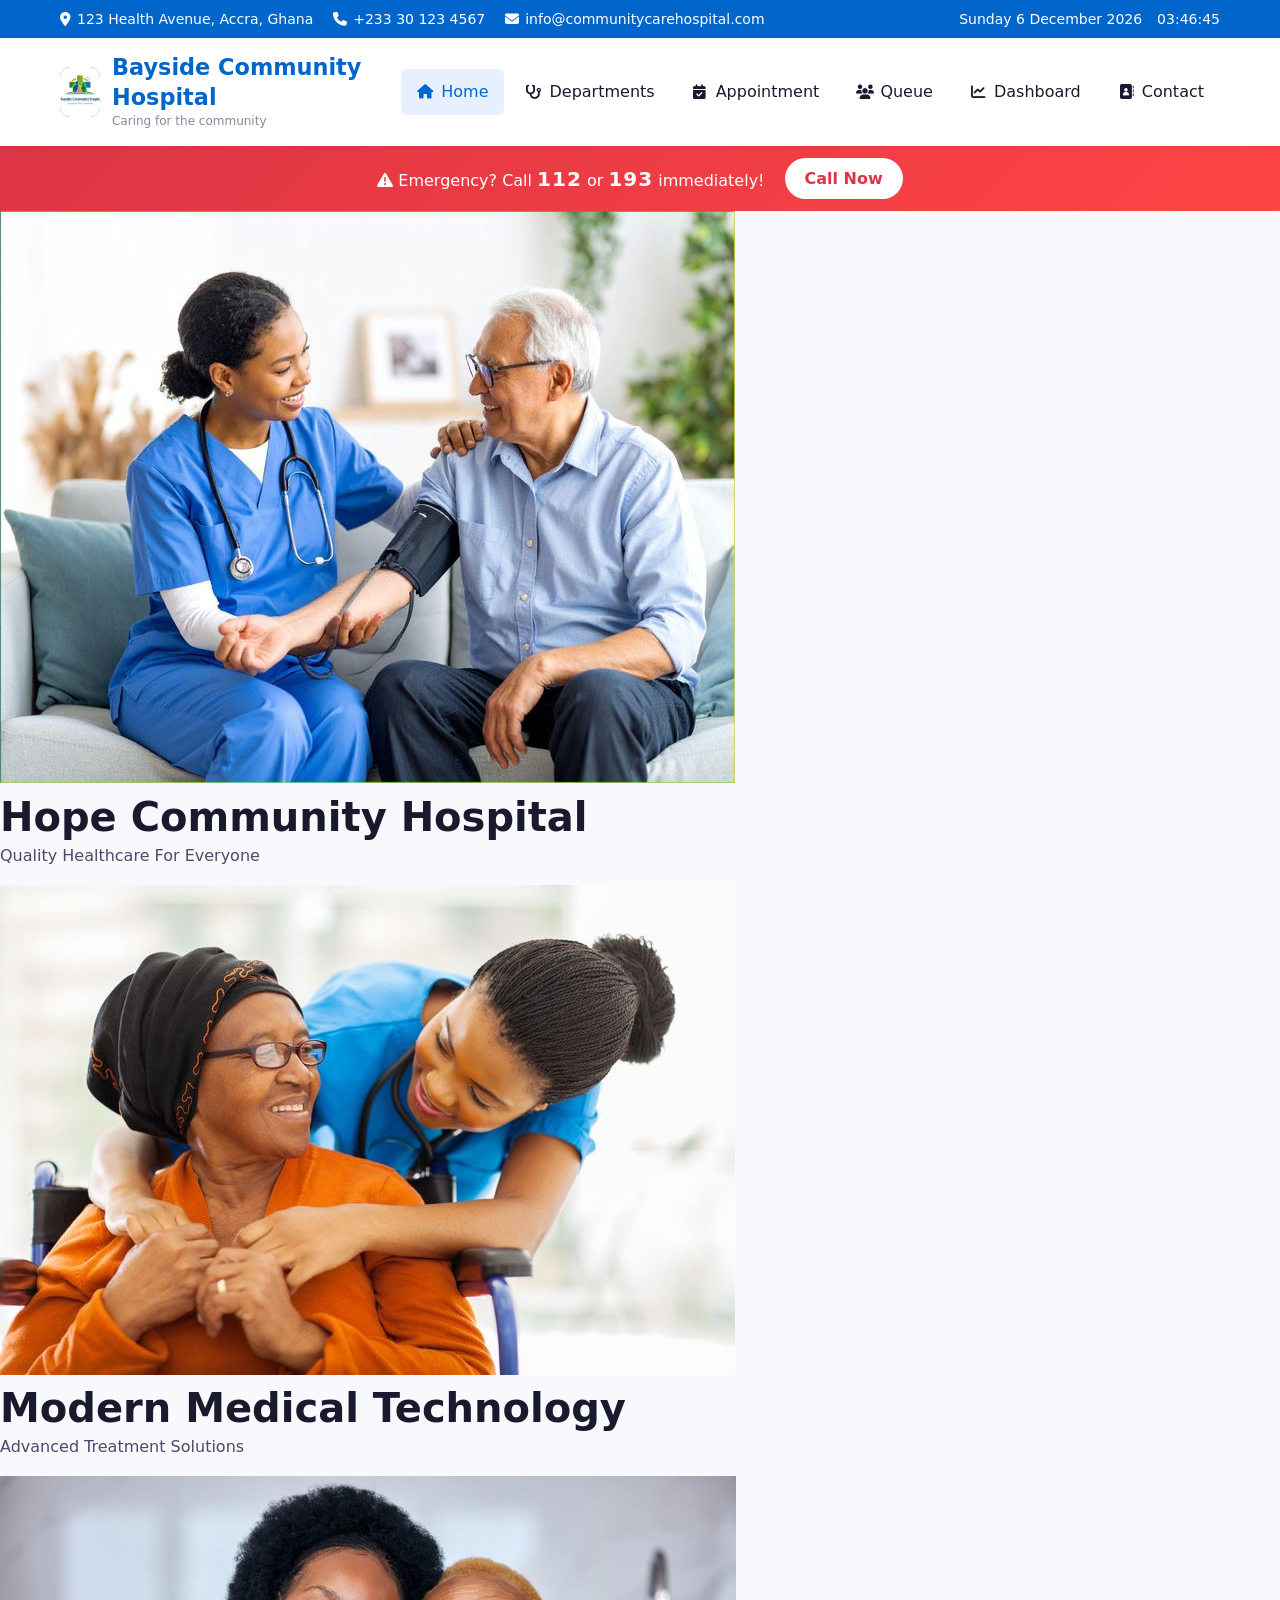
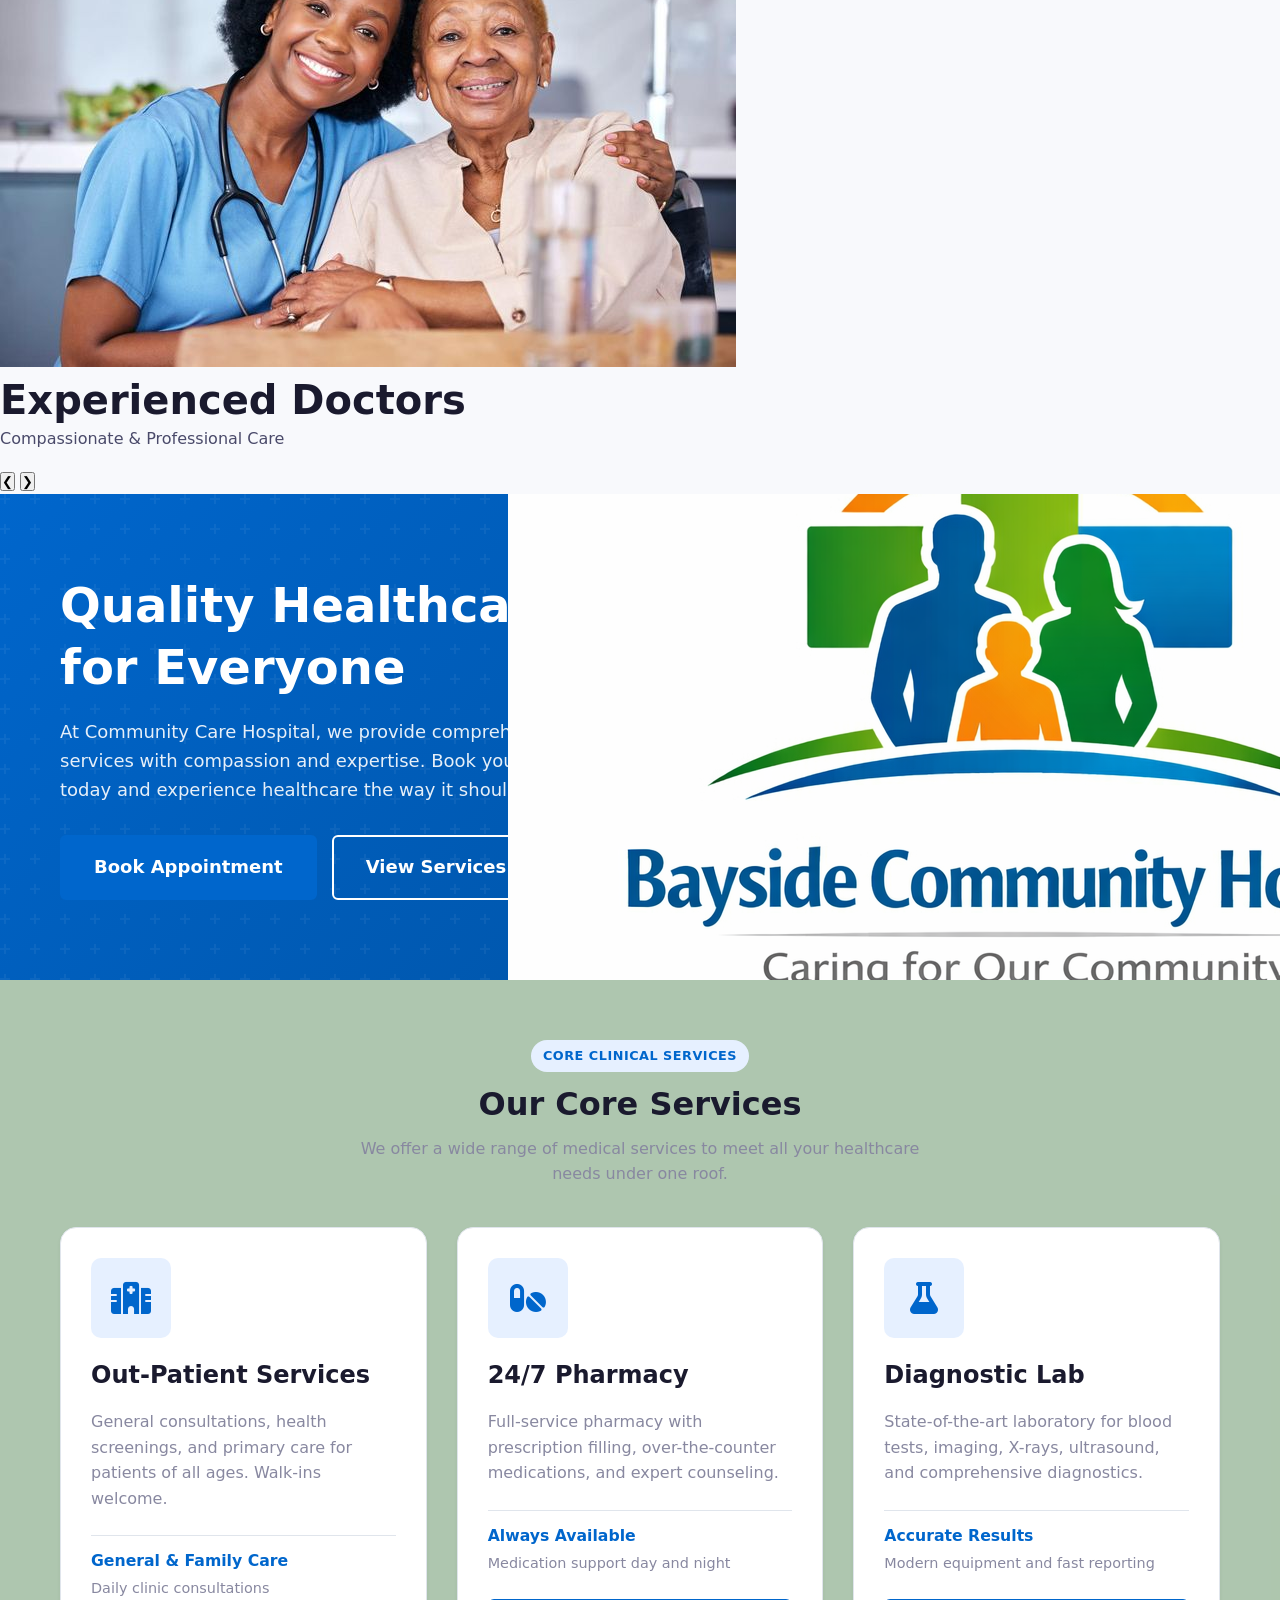
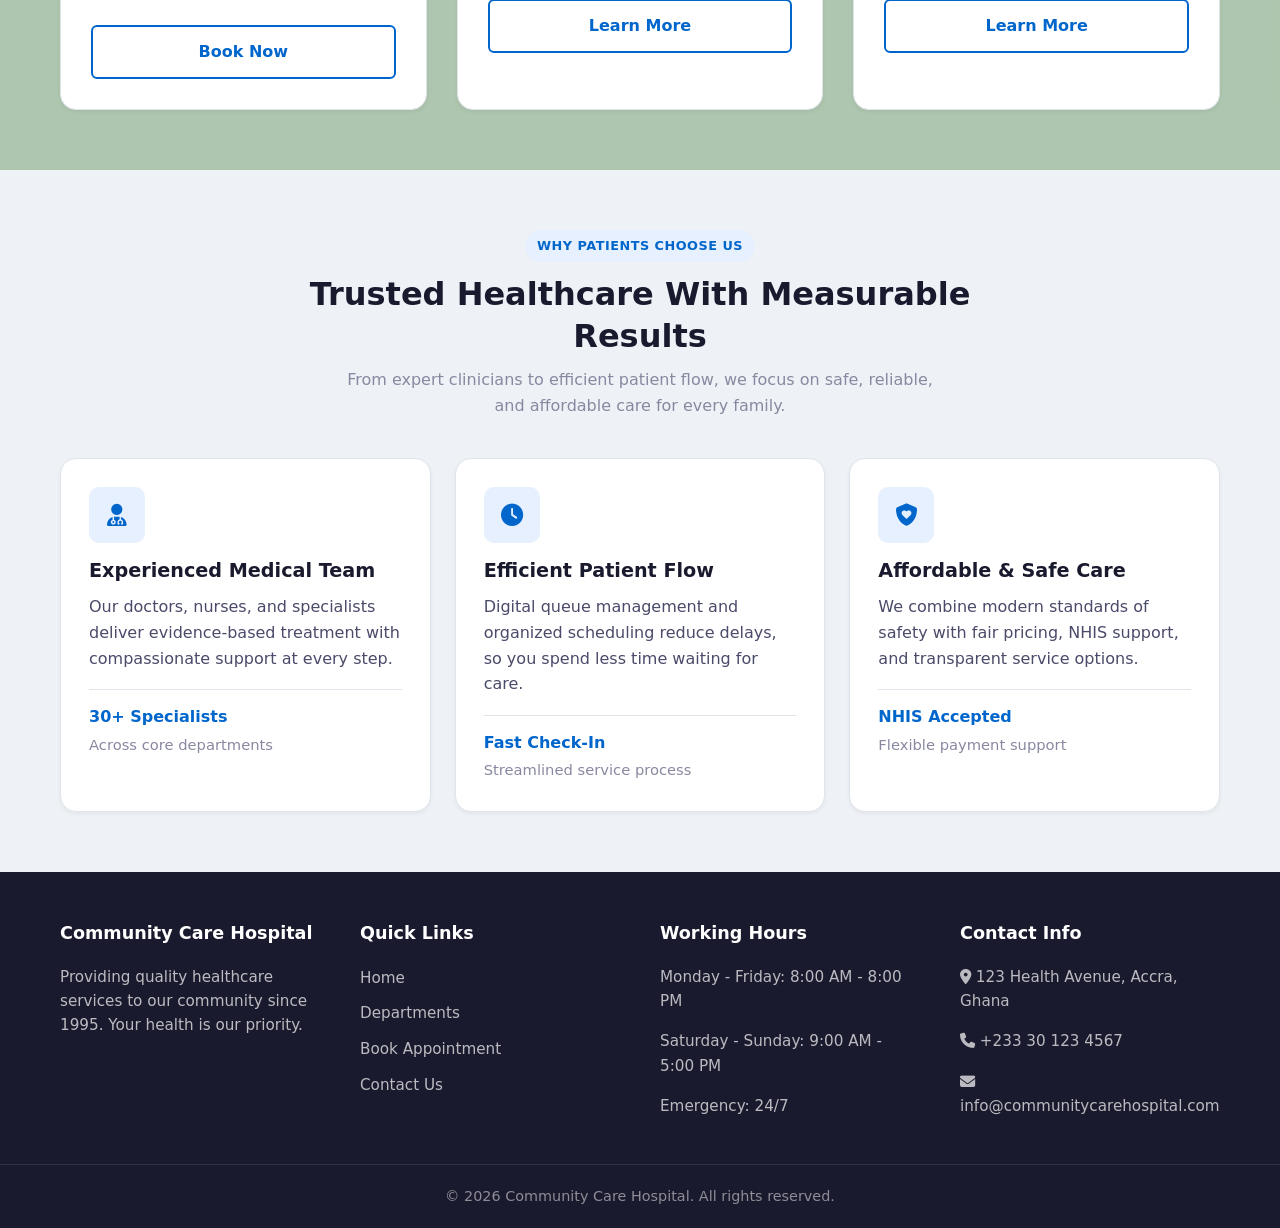
==== index.html @ 1f8b5b64 "Complete index design and js logic complete" ====
<!DOCTYPE html>
<html lang="en">
<head>
    <meta charset="UTF-8">
    <meta name="viewport" content="width=device-width, initial-scale=1.0">
    <title>Community Care Hospital - Your Health, Our Priority</title>
    <link rel="stylesheet" href="css/style.css">
    <link rel="stylesheet" href="css/silde.css">
    <link rel="stylesheet" href="https://cdnjs.cloudflare.com/ajax/libs/font-awesome/6.5.2/css/all.min.css" crossorigin="anonymous" referrerpolicy="no-referrer">
</head>
<body data-page="home">
    <!-- Header -->
    <header class="header">
        <div class="header-top">
            <div class="container">
                <div class="header-info">
                    <span><i class="fa-solid fa-location-dot"></i> 123 Health Avenue, Accra, Ghana</span>
                    <span><i class="fa-solid fa-phone"></i> +233 30 123 4567</span>
                    <span><i class="fa-solid fa-envelope"></i> info@communitycarehospital.com</span>
                </div>
                <div class="datetime-display">
                    <span id="live-date"></span>
                    <span id="live-time"></span>
                </div>
            </div>
        </div>
        <div class="header-main">
            <div class="container">
                <a href="index.html" class="logo">
                    <div class="logo-icon"><img src="images/hospital logo.png" alt="Community Care Hospital logo"></div>
                    <div class="logo-text">
                        <h1>Bayside Community Hospital</h1>
                        <p>Caring for the community</p>
                    </div>
                </a>
                <nav>
                    <button class="mobile-menu-btn" aria-label="Menu">
                        <span></span>
                        <span></span>
                        <span></span>
                    </button>
                    <ul class="nav-links">
                        <li><a href="index.html" class="active"><i class="fa-solid fa-house"></i> Home</a></li>
                        <li><a href="departments.html"><i class="fa-solid fa-stethoscope"></i> Departments</a></li>
                        <li><a href="appointment.html"><i class="fa-solid fa-calendar-check"></i> Appointment</a></li>
                        <li><a href="queue.html"><i class="fa-solid fa-users"></i> Queue</a></li>
                        <li><a href="dashboard.html"><i class="fa-solid fa-chart-line"></i> Dashboard</a></li>
                        <li><a href="contact.html"><i class="fa-solid fa-address-book"></i> Contact</a></li>
                    </ul>
                </nav>
            </div>
        </div>
    </header>

    <!-- Emergency Banner -->
    <div class="emergency-banner">
        <div class="container">
            <p><i class="fa-solid fa-triangle-exclamation"></i> Emergency? Call <strong>112</strong> or <strong>193</strong> immediately!</p>
            <a href="tel:112">Call Now</a>
        </div>
    </div>

    <section class="hero-slider">

    <div class="slider">

        <div class="slides">

            <div class="slide">
                <img src="images/image 1.jpg">
                <div class="hero-text">
                    <h1>Hope Community Hospital</h1>
                    <p>Quality Healthcare For Everyone</p>
                </div>
            </div>

            <div class="slide">
                <img src="images/image 2.jpg">
                <div class="hero-text">
                    <h1>Modern Medical Technology</h1>
                    <p>Advanced Treatment Solutions</p>
                </div>
            </div>

            <div class="slide">
                <img src="images/image 3.jpg">
                <div class="hero-text">
                    <h1>Experienced Doctors</h1>
                    <p>Compassionate & Professional Care</p>
                </div>
            </div>

        </div>

        <!-- ARROWS -->
        <button class="prev">&#10094;</button>
        <button class="next">&#10095;</button>

        <!-- DOTS -->
        <div class="dots"></div>

    </div>

</section>

    <!-- Hero Section -->
    <section class="hero">
        <div class="container">
            <div class="hero-content">
                <h1>Quality Healthcare for Everyone</h1>
                <p>At Community Care Hospital, we provide comprehensive medical services with compassion and expertise. Book your appointment today and experience healthcare the way it should be.</p>
                <div class="hero-buttons">
                    <a href="appointment.html" class="btn btn-primary btn-lg">Book Appointment</a>
                    <a href="departments.html" class="btn btn-outline btn-lg">View Services</a>
                </div>
            </div>
            <div class="hero-image">
                <img src="images/hospital logo.png" alt="Community Care Hospital logo" class="hero-logo">
            </div>
        </div>
    </section>

    <!-- Services Section -->
    <section class="section services-section">
        <div class="container">
            <div class="section-header services-header">
                <span class="services-kicker">Core Clinical Services</span>
                <h2>Our Core Services</h2>
                <p>We offer a wide range of medical services to meet all your healthcare needs under one roof.</p>
            </div>
            <div class="services-grid">
                <article class="service-card">
                    <div class="service-icon"><i class="fa-solid fa-hospital"></i></div>
                    <h3>Out-Patient Services</h3>
                    <p>General consultations, health screenings, and primary care for patients of all ages. Walk-ins welcome.</p>
                    <div class="service-meta">
                        <strong>General & Family Care</strong>
                        <span>Daily clinic consultations</span>
                    </div>
                    <a href="appointment.html" class="btn btn-outline-primary">Book Now</a>
                </article>
                <article class="service-card">
                    <div class="service-icon"><i class="fa-solid fa-pills"></i></div>
                    <h3>24/7 Pharmacy</h3>
                    <p>Full-service pharmacy with prescription filling, over-the-counter medications, and expert counseling.</p>
                    <div class="service-meta">
                        <strong>Always Available</strong>
                        <span>Medication support day and night</span>
                    </div>
                    <a href="departments.html" class="btn btn-outline-primary">Learn More</a>
                </article>
                <article class="service-card">
                    <div class="service-icon"><i class="fa-solid fa-flask"></i></div>
                    <h3>Diagnostic Lab</h3>
                    <p>State-of-the-art laboratory for blood tests, imaging, X-rays, ultrasound, and comprehensive diagnostics.</p>
                    <div class="service-meta">
                        <strong>Accurate Results</strong>
                        <span>Modern equipment and fast reporting</span>
                    </div>
                    <a href="departments.html" class="btn btn-outline-primary">Learn More</a>
                </article>
            </div>
        </div>
    </section>

    <!-- Quick Info Section -->
    <section class="section quick-info-section">
        <div class="container">
            <div class="section-header quick-info-header">
                <span class="quick-info-kicker">Why Patients Choose Us</span>
                <h2>Trusted Healthcare With Measurable Results</h2>
                <p>From expert clinicians to efficient patient flow, we focus on safe, reliable, and affordable care for every family.</p>
            </div>

            <div class="quick-info-grid">
                <article class="quick-info-card">
                    <div class="quick-info-icon"><i class="fa-solid fa-user-doctor"></i></div>
                    <h3>Experienced Medical Team</h3>
                    <p>Our doctors, nurses, and specialists deliver evidence-based treatment with compassionate support at every step.</p>
                    <div class="quick-info-meta">
                        <strong>30+ Specialists</strong>
                        <span>Across core departments</span>
                    </div>
                </article>

                <article class="quick-info-card">
                    <div class="quick-info-icon"><i class="fa-solid fa-clock"></i></div>
                    <h3>Efficient Patient Flow</h3>
                    <p>Digital queue management and organized scheduling reduce delays, so you spend less time waiting for care.</p>
                    <div class="quick-info-meta">
                        <strong>Fast Check-In</strong>
                        <span>Streamlined service process</span>
                    </div>
                </article>

                <article class="quick-info-card">
                    <div class="quick-info-icon"><i class="fa-solid fa-shield-heart"></i></div>
                    <h3>Affordable & Safe Care</h3>
                    <p>We combine modern standards of safety with fair pricing, NHIS support, and transparent service options.</p>
                    <div class="quick-info-meta">
                        <strong>NHIS Accepted</strong>
                        <span>Flexible payment support</span>
                    </div>
                </article>
            </div>
        </div>
    </section>

    <!-- Footer -->
    <footer class="footer">
        <div class="footer-main">
            <div class="container">
                <div class="footer-grid">
                    <div class="footer-section">
                        <h4>Community Care Hospital</h4>
                        <p>Providing quality healthcare services to our community since 1995. Your health is our priority.</p>
                    </div>
                    <div class="footer-section">
                        <h4>Quick Links</h4>
                        <ul class="footer-links">
                            <li><a href="index.html">Home</a></li>
                            <li><a href="departments.html">Departments</a></li>
                            <li><a href="appointment.html">Book Appointment</a></li>
                            <li><a href="contact.html">Contact Us</a></li>
                        </ul>
                    </div>
                    <div class="footer-section">
                        <h4>Working Hours</h4>
                        <p>Monday - Friday: 8:00 AM - 8:00 PM</p>
                        <p>Saturday - Sunday: 9:00 AM - 5:00 PM</p>
                        <p>Emergency: 24/7</p>
                    </div>
                    <div class="footer-section">
                        <h4>Contact Info</h4>
                        <p><i class="fa-solid fa-location-dot"></i> 123 Health Avenue, Accra, Ghana</p>
                        <p><i class="fa-solid fa-phone"></i> +233 30 123 4567</p>
                        <p><i class="fa-solid fa-envelope"></i> info@communitycarehospital.com</p>
                    </div>
                </div>
            </div>
        </div>
        <div class="footer-bottom">
            <div class="container">
                <p>&copy; 2026 Community Care Hospital. All rights reserved.</p>
            </div>
        </div>
    </footer>

    <script src="js/core.js"></script>
    <script src="js/home.js"></script>
    <script src="js/slide.js"></script>
    

</body>
</html>
---- css/style.css ----
/* ============================================
   Hospital Appointment System - Stylesheet
   ============================================ */

/* ============================================
   CSS Variables & Reset
   ============================================ */

:root {
    --primary-color: #0066cc;
    --primary-dark: #004d99;
    --primary-light: #e6f0ff;
    --secondary-color: #00a86b;
    --secondary-dark: #008555;
    --accent-color: #ff6b35;
    --danger-color: #dc3545;
    --warning-color: #ffc107;
    --success-color: #28a745;
    
    --text-primary: #1a1a2e;
    --text-secondary: #4a4a6a;
    --text-muted: #8888a0;
    
    --bg-primary: #ffffff;
    --bg-secondary: #f8f9fc;
    --bg-tertiary: #eef1f5;
    
    --border-color: #e0e5ec;
    --shadow-sm: 0 2px 4px rgba(0, 0, 0, 0.05);
    --shadow-md: 0 4px 12px rgba(0, 0, 0, 0.1);
    --shadow-lg: 0 8px 24px rgba(0, 0, 0, 0.15);
    
    --radius-sm: 6px;
    --radius-md: 10px;
    --radius-lg: 16px;
    --radius-full: 50px;
    
    --transition: all 0.3s ease;
    
    --font-primary: 'Segoe UI', system-ui, -apple-system, sans-serif;
    --font-heading: 'Segoe UI', system-ui, -apple-system, sans-serif;
}

* {
    margin: 0;
    padding: 0;
    box-sizing: border-box;
}

html {
    scroll-behavior: smooth;
}

body {
    font-family: var(--font-primary);
    font-size: 16px;
    line-height: 1.6;
    color: var(--text-primary);
    background-color: var(--bg-secondary);
    min-height: 100vh;
    display: flex;
    flex-direction: column;
}

/* ============================================
   Typography
   ============================================ */

h1, h2, h3, h4, h5, h6 {
    font-family: var(--font-heading);
    font-weight: 700;
    line-height: 1.3;
    color: var(--text-primary);
}

h1 { font-size: 2.5rem; }
h2 { font-size: 2rem; }
h3 { font-size: 1.5rem; }
h4 { font-size: 1.25rem; }
h5 { font-size: 1.125rem; }
h6 { font-size: 1rem; }

p {
    margin-bottom: 1rem;
    color: var(--text-secondary);
}

a {
    color: var(--primary-color);
    text-decoration: none;
    transition: var(--transition);
}

a:hover {
    color: var(--primary-dark);
}

/* ============================================
   Layout Components
   ============================================ */

.container {
    width: 100%;
    max-width: 1200px;
    margin: 0 auto;
    padding: 0 20px;
}

.section {
    padding: 60px 0;
}

.section-header {
    text-align: center;
    margin-bottom: 40px;
}

.section-header h2 {
    margin-bottom: 10px;
}

.section-header p {
    color: var(--text-muted);
    max-width: 600px;
    margin: 0 auto;
}

/* ============================================
   Header & Navigation
   ============================================ */

.header {
    background: var(--bg-primary);
    box-shadow: var(--shadow-sm);
    position: sticky;
    top: 0;
    z-index: 1000;
}

.header-top {
    background: var(--primary-color);
    color: white;
    padding: 8px 0;
    font-size: 0.875rem;
}

.header-top .container {
    display: flex;
    justify-content: space-between;
    align-items: center;
    flex-wrap: wrap;
    gap: 10px;
}

.header-info {
    display: flex;
    gap: 20px;
    flex-wrap: wrap;
}

.header-info span {
    display: flex;
    align-items: center;
    gap: 6px;
}

.datetime-display {
    display: flex;
    gap: 15px;
    align-items: center;
}

#live-date, #live-time {
    font-weight: 500;
}

.header-main {
    padding: 15px 0;
}

.header-main .container {
    display: flex;
    justify-content: space-between;
    align-items: center;
}

.logo {
    display: flex;
    align-items: center;
    gap: 12px;
}

.logo-icon {
    width: 50px;
    height: 50px;
    background: linear-gradient(135deg, var(--primary-color), var(--secondary-color));
    border-radius: var(--radius-md);
    display: flex;
    align-items: center;
    justify-content: center;
    color: white;
    font-size: 1.5rem;
}

.logo-icon img {
    width: 100%;
    height: 100%;
    object-fit: cover;
    border-radius: var(--radius-md);
    display: block;
}

.logo-text h1 {
    font-size: 1.4rem;
    color: var(--primary-color);
}

.logo-text p {
    font-size: 0.75rem;
    color: var(--text-muted);
    margin: 0;
}

.nav-links {
    display: flex;
    gap: 5px;
    list-style: none;
}

.nav-links a {
    display: inline-flex;
    align-items: center;
    gap: 8px;
    padding: 10px 16px;
    color: var(--text-primary);
    font-weight: 500;
    border-radius: var(--radius-sm);
    transition: var(--transition);
}

.nav-links a i {
    width: 16px;
    text-align: center;
    font-size: 0.9rem;
}

.nav-links a:hover,
.nav-links a.active {
    background: var(--primary-light);
    color: var(--primary-color);
}

.mobile-menu-btn {
    display: none;
    flex-direction: column;
    gap: 5px;
    padding: 10px;
    background: none;
    border: none;
    cursor: pointer;
}

.mobile-menu-btn span {
    width: 25px;
    height: 3px;
    background: var(--text-primary);
    border-radius: 2px;
    transition: var(--transition);
}

/* ============================================
   Emergency Banner
   ============================================ */

.emergency-banner {
    background: linear-gradient(135deg, var(--danger-color), #ff4444);
    color: white;
    padding: 12px 0;
    text-align: center;
}

.emergency-banner .container {
    display: flex;
    justify-content: center;
    align-items: center;
    gap: 20px;
    flex-wrap: wrap;
}

.emergency-banner p {
    color: white;
    margin: 0;
    font-weight: 500;
}

.emergency-banner strong {
    font-size: 1.25rem;
    letter-spacing: 1px;
}

.emergency-banner a {
    background: white;
    color: var(--danger-color);
    padding: 8px 20px;
    border-radius: var(--radius-full);
    font-weight: 600;
}

.emergency-banner a:hover {
    background: #fff;
    color: var(--danger-color);
    transform: scale(1.05);
}

/* ============================================
   Hero Section
   ============================================ */

.hero {
    background: linear-gradient(135deg, var(--primary-color) 0%, var(--primary-dark) 100%);
    color: white;
    padding: 80px 0;
    position: relative;
    overflow: hidden;
}

.hero::before {
    content: '';
    position: absolute;
    top: 0;
    left: 0;
    right: 0;
    bottom: 0;
    background: url("data:image/svg+xml,%3Csvg width='60' height='60' viewBox='0 0 60 60' xmlns='http://www.w3.org/2000/svg'%3E%3Cg fill='none' fill-rule='evenodd'%3E%3Cg fill='%23ffffff' fill-opacity='0.05'%3E%3Cpath d='M36 34v-4h-2v4h-4v2h4v4h2v-4h4v-2h-4zm0-30V0h-2v4h-4v2h4v4h2V6h4V4h-4zM6 34v-4H4v4H0v2h4v4h2v-4h4v-2H6zM6 4V0H4v4H0v2h4v4h2V6h4V4H6z'/%3E%3C/g%3E%3C/g%3E%3C/svg%3E");
}

.hero .container {
    position: relative;
    z-index: 1;
    display: flex;
    align-items: center;
    justify-content: space-between;
    gap: 40px;
}

.hero-content {
    max-width: 600px;
}

.hero-content h1 {
    color: white;
    font-size: 3rem;
    margin-bottom: 20px;
}

.hero-content p {
    color: rgba(255, 255, 255, 0.9);
    font-size: 1.125rem;
    margin-bottom: 30px;
}

.hero-buttons {
    display: flex;
    gap: 15px;
    flex-wrap: wrap;
}

.hero-image {
    display: flex;
    align-items: center;
    justify-content: center;
    width: 400px;
    height: 300px;
    background: rgba(255, 255, 255, 0.1);
    border-radius: var(--radius-lg);
    font-size: 6rem;
}

.header-info i,
.emergency-banner p i,
.service-icon i,
.contact-icon i,
.hero-image i,
.success-icon i,
.confirmation-icon i,
.stat-icon i,
.empty-icon i {
    line-height: 1;
}

/* ============================================
   Buttons
   ============================================ */

.btn {
    display: inline-flex;
    align-items: center;
    justify-content: center;
    gap: 8px;
    padding: 12px 24px;
    font-size: 1rem;
    font-weight: 600;
    border-radius: var(--radius-sm);
    border: 2px solid transparent;
    cursor: pointer;
    transition: var(--transition);
    text-decoration: none;
}

.btn-primary {
    background: var(--primary-color);
    color: white;
    border-color: var(--primary-color);
}

.btn-primary:hover {
    background: var(--primary-dark);
    border-color: var(--primary-dark);
    color: white;
    transform: translateY(-2px);
    box-shadow: var(--shadow-md);
}

.btn-secondary {
    background: var(--secondary-color);
    color: white;
    border-color: var(--secondary-color);
}

.btn-secondary:hover {
    background: var(--secondary-dark);
    border-color: var(--secondary-dark);
    color: white;
    transform: translateY(-2px);
}

.btn-outline {
    background: transparent;
    color: white;
    border-color: white;
}

.btn-outline:hover {
    background: white;
    color: var(--primary-color);
}

.btn-outline-primary {
    background: transparent;
    color: var(--primary-color);
    border-color: var(--primary-color);
}

.btn-outline-primary:hover {
    background: var(--primary-color);
    color: white;
}

.btn-danger {
    background: var(--danger-color);
    color: white;
    border-color: var(--danger-color);
}

.btn-danger:hover {
    background: #c82333;
    border-color: #c82333;
    color: white;
}

.btn-sm {
    padding: 8px 16px;
    font-size: 0.875rem;
}

.btn-lg {
    padding: 16px 32px;
    font-size: 1.125rem;
}

.btn-icon {
    width: 36px;
    height: 36px;
    padding: 0;
    border-radius: var(--radius-sm);
    background: transparent;
    border: 1px solid var(--border-color);
    cursor: pointer;
    transition: var(--transition);
    font-size: 1rem;
}

.btn-serve:hover {
    background: var(--success-color);
    color: white;
    border-color: var(--success-color);
}

.btn-cancel:hover {
    background: var(--warning-color);
    color: var(--text-primary);
    border-color: var(--warning-color);
}

.btn-delete:hover {
    background: var(--danger-color);
    color: white;
    border-color: var(--danger-color);
}

/* ============================================
   Service Cards
   ============================================ */

.services-section {
    background-color: #3a753463; /* 10% opacity */
}

.services-header {
    max-width: 760px;
    margin-left: auto;
    margin-right: auto;
}

.services-kicker {
    display: inline-block;
    margin-bottom: 12px;
    padding: 6px 12px;
    border-radius: var(--radius-full);
    background: var(--primary-light);
    color: var(--primary-color);
    font-size: 0.8rem;
    font-weight: 700;
    letter-spacing: 0.04em;
    text-transform: uppercase;
}

.services-grid {
    display: grid;
    grid-template-columns: repeat(auto-fit, minmax(300px, 1fr));
    gap: 30px;
}

.services-section .service-card {
    background: var(--bg-primary);
    border-radius: var(--radius-lg);
    padding: 30px;
    text-align: left;
    box-shadow: var(--shadow-sm);
    transition: var(--transition);
    border: 1px solid var(--border-color);
    display: flex;
    flex-direction: column;
    gap: 8px;
}

.services-section .service-card:hover {
    transform: translateY(-5px);
    box-shadow: var(--shadow-lg);
}

.services-section .service-icon {
    width: 80px;
    height: 80px;
    margin: 0 0 14px;
    background: var(--primary-light);
    color: var(--primary-color);
    border-radius: var(--radius-md);
    display: flex;
    align-items: center;
    justify-content: center;
    font-size: 2rem;
}

.services-section .service-card h3 {
    margin-bottom: 10px;
}

.services-section .service-card p {
    color: var(--text-muted);
    margin-bottom: 16px;
}

.service-meta {
    border-top: 1px solid var(--border-color);
    padding-top: 12px;
    margin-bottom: 16px;
}

.service-meta strong {
    display: block;
    color: var(--primary-color);
    font-size: 0.98rem;
    margin-bottom: 2px;
}

.service-meta span {
    color: var(--text-muted);
    font-size: 0.9rem;
}

/* ============================================
   Quick Info Section
   ============================================ */

.quick-info-section {
    background: var(--bg-tertiary);
}

.quick-info-header {
    max-width: 760px;
    margin-left: auto;
    margin-right: auto;
}

.quick-info-kicker {
    display: inline-block;
    margin-bottom: 12px;
    padding: 6px 12px;
    border-radius: var(--radius-full);
    background: var(--primary-light);
    color: var(--primary-color);
    font-size: 0.8rem;
    font-weight: 700;
    letter-spacing: 0.04em;
    text-transform: uppercase;
}

.quick-info-grid {
    display: grid;
    grid-template-columns: repeat(auto-fit, minmax(280px, 1fr));
    gap: 24px;
}

.quick-info-card {
    background: var(--bg-primary);
    border: 1px solid var(--border-color);
    border-radius: var(--radius-lg);
    padding: 28px;
    box-shadow: var(--shadow-sm);
    transition: var(--transition);
}

.quick-info-card:hover {
    transform: translateY(-4px);
    box-shadow: var(--shadow-md);
}

.quick-info-icon {
    width: 56px;
    height: 56px;
    border-radius: var(--radius-md);
    background: var(--primary-light);
    color: var(--primary-color);
    display: flex;
    align-items: center;
    justify-content: center;
    font-size: 1.4rem;
    margin-bottom: 16px;
}

.quick-info-card h3 {
    margin-bottom: 10px;
    font-size: 1.2rem;
}

.quick-info-card p {
    margin-bottom: 18px;
    color: var(--text-secondary);
}

.quick-info-meta {
    border-top: 1px solid var(--border-color);
    padding-top: 14px;
}

.quick-info-meta strong {
    display: block;
    color: var(--primary-color);
    font-size: 1rem;
    margin-bottom: 2px;
}

.quick-info-meta span {
    color: var(--text-muted);
    font-size: 0.92rem;
}

/* ============================================
   Footer
   ============================================ */

.footer {
    background: var(--text-primary);
    color: white;
    margin-top: auto;
}

.footer-main {
    padding: 50px 0 30px;
}

.footer-grid {
    display: grid;
    grid-template-columns: repeat(auto-fit, minmax(250px, 1fr));
    gap: 40px;
}

.footer-section h4 {
    color: white;
    margin-bottom: 20px;
    font-size: 1.1rem;
}

.footer-section p,
.footer-section a {
    color: rgba(255, 255, 255, 0.7);
    font-size: 0.95rem;
}

.footer-section a:hover {
    color: white;
}

.footer-links {
    list-style: none;
}

.footer-links li {
    margin-bottom: 10px;
}

.footer-bottom {
    border-top: 1px solid rgba(255, 255, 255, 0.1);
    padding: 20px 0;
    text-align: center;
}

.footer-bottom p {
    color: rgba(255, 255, 255, 0.5);
    margin: 0;
    font-size: 0.9rem;
}

/* ============================================
   Page Headers
   ============================================ */

.page-header {
    background: linear-gradient(135deg, var(--primary-color) 0%, var(--primary-dark) 100%);
    color: white;
    padding: 50px 0;
    text-align: center;
}

.page-header h1 {
    color: white;
    margin-bottom: 10px;
}

.page-header p {
    color: rgba(255, 255, 255, 0.8);
    margin: 0;
}

/* ============================================
   Responsive Design
   ============================================ */

@media (max-width: 992px) {
    .hero .container {
        flex-direction: column;
        text-align: center;
    }
    
    .hero-content {
        max-width: 100%;
    }
    
    .hero-buttons {
        justify-content: center;
    }
    
    .hero-image {
        width: 300px;
        height: 220px;
    }
}

@media (max-width: 768px) {
    h1 { font-size: 2rem; }
    h2 { font-size: 1.5rem; }
    
    .header-top .container {
        justify-content: center;
    }
    
    .header-info {
        display: none;
    }
    
    .datetime-display {
        width: 100%;
        justify-content: center;
    }
    
    .mobile-menu-btn {
        display: flex;
    }
    
    .nav-links {
        position: absolute;
        top: 100%;
        left: 0;
        right: 0;
        background: var(--bg-primary);
        flex-direction: column;
        padding: 20px;
        box-shadow: var(--shadow-lg);
        display: none;
    }
    
    .nav-links.active {
        display: flex;
    }
    
    .nav-links a {
        padding: 15px;
        border-bottom: 1px solid var(--border-color);
    }
    
    .hero-content h1 {
        font-size: 2rem;
    }
}

@media (max-width: 480px) {
    .container {
        padding: 0 15px;
    }
    
    .section {
        padding: 40px 0;
    }
    
    .btn {
        width: 100%;
    }
    
    .hero-buttons {
        flex-direction: column;
    }
}

/* ============================================
   Print Styles
   ============================================ */

@media print {
    .header,
    .footer,
    .nav-links,
    .btn,
    .queue-controls {
        display: none;
    }
    
    .confirmation-card {
        box-shadow: none;
        border: 2px solid #000;
    }
    
    body {
        background: white;
    }
}
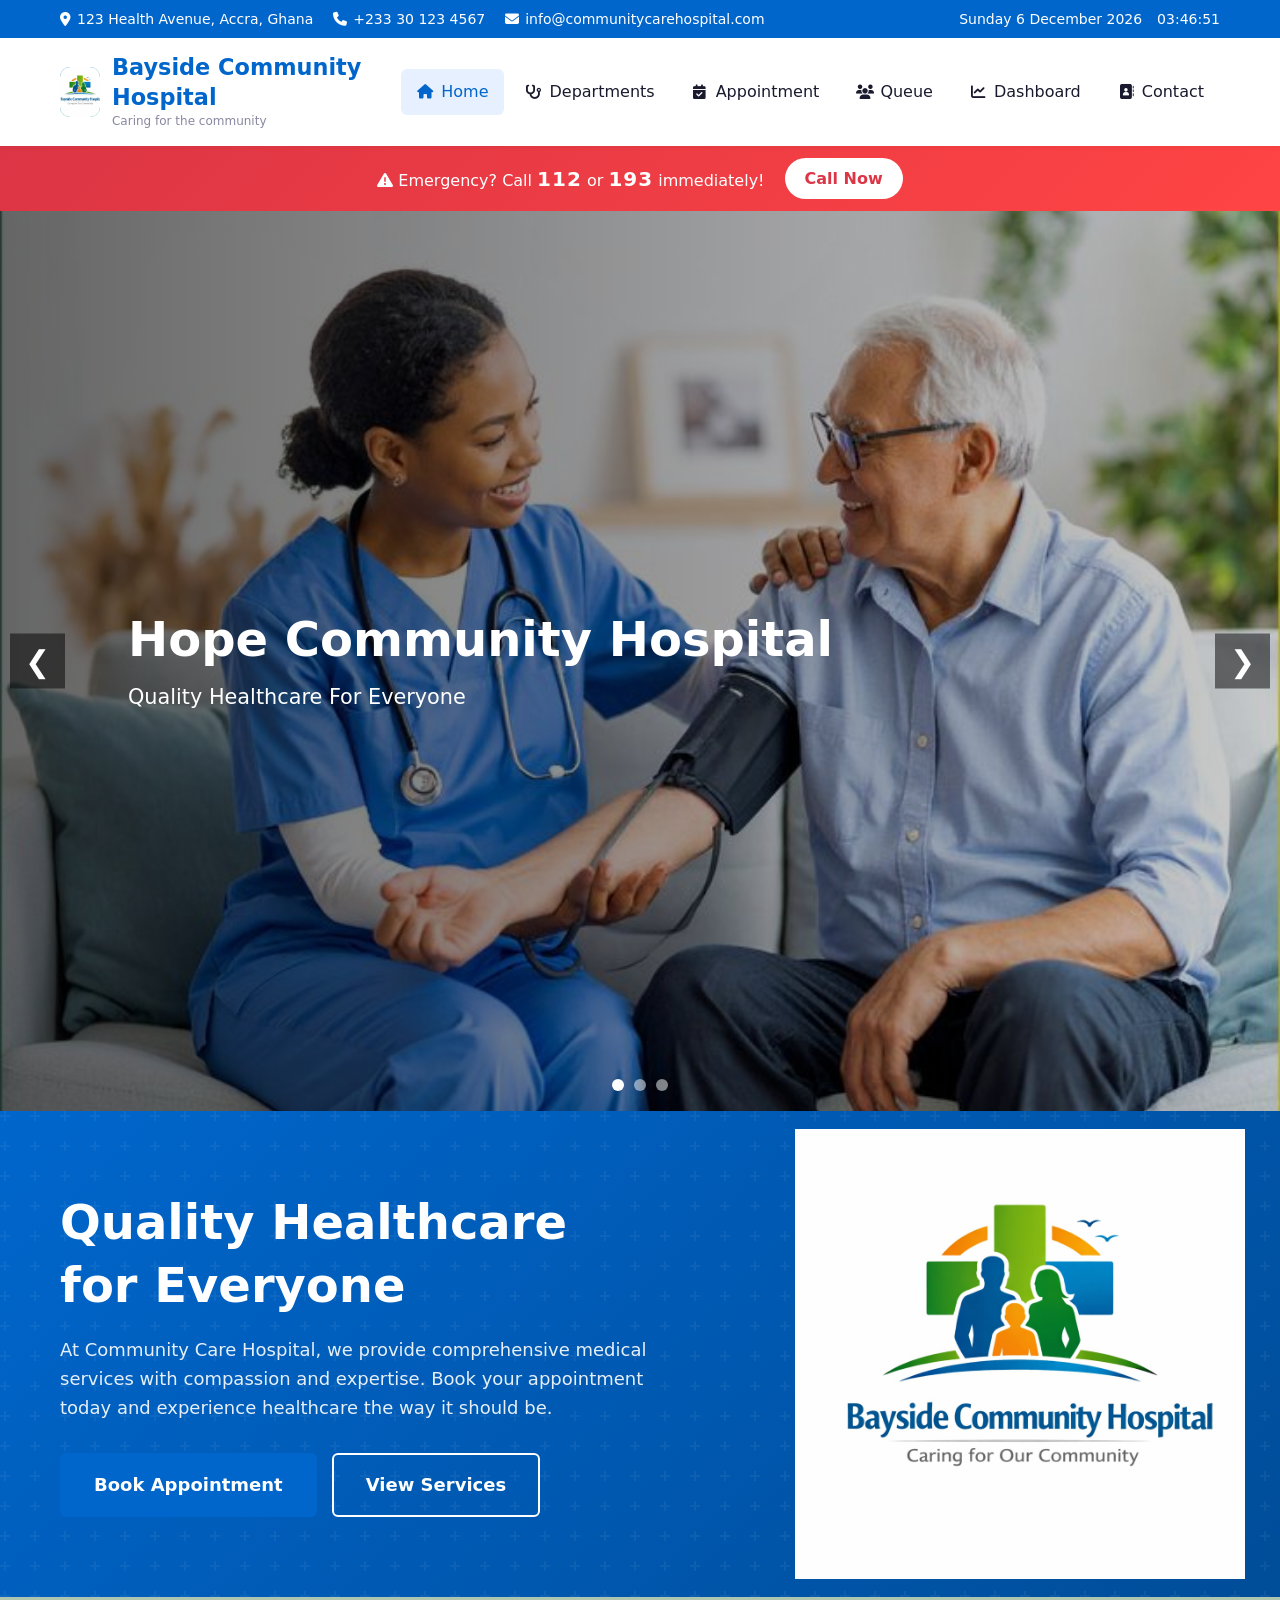
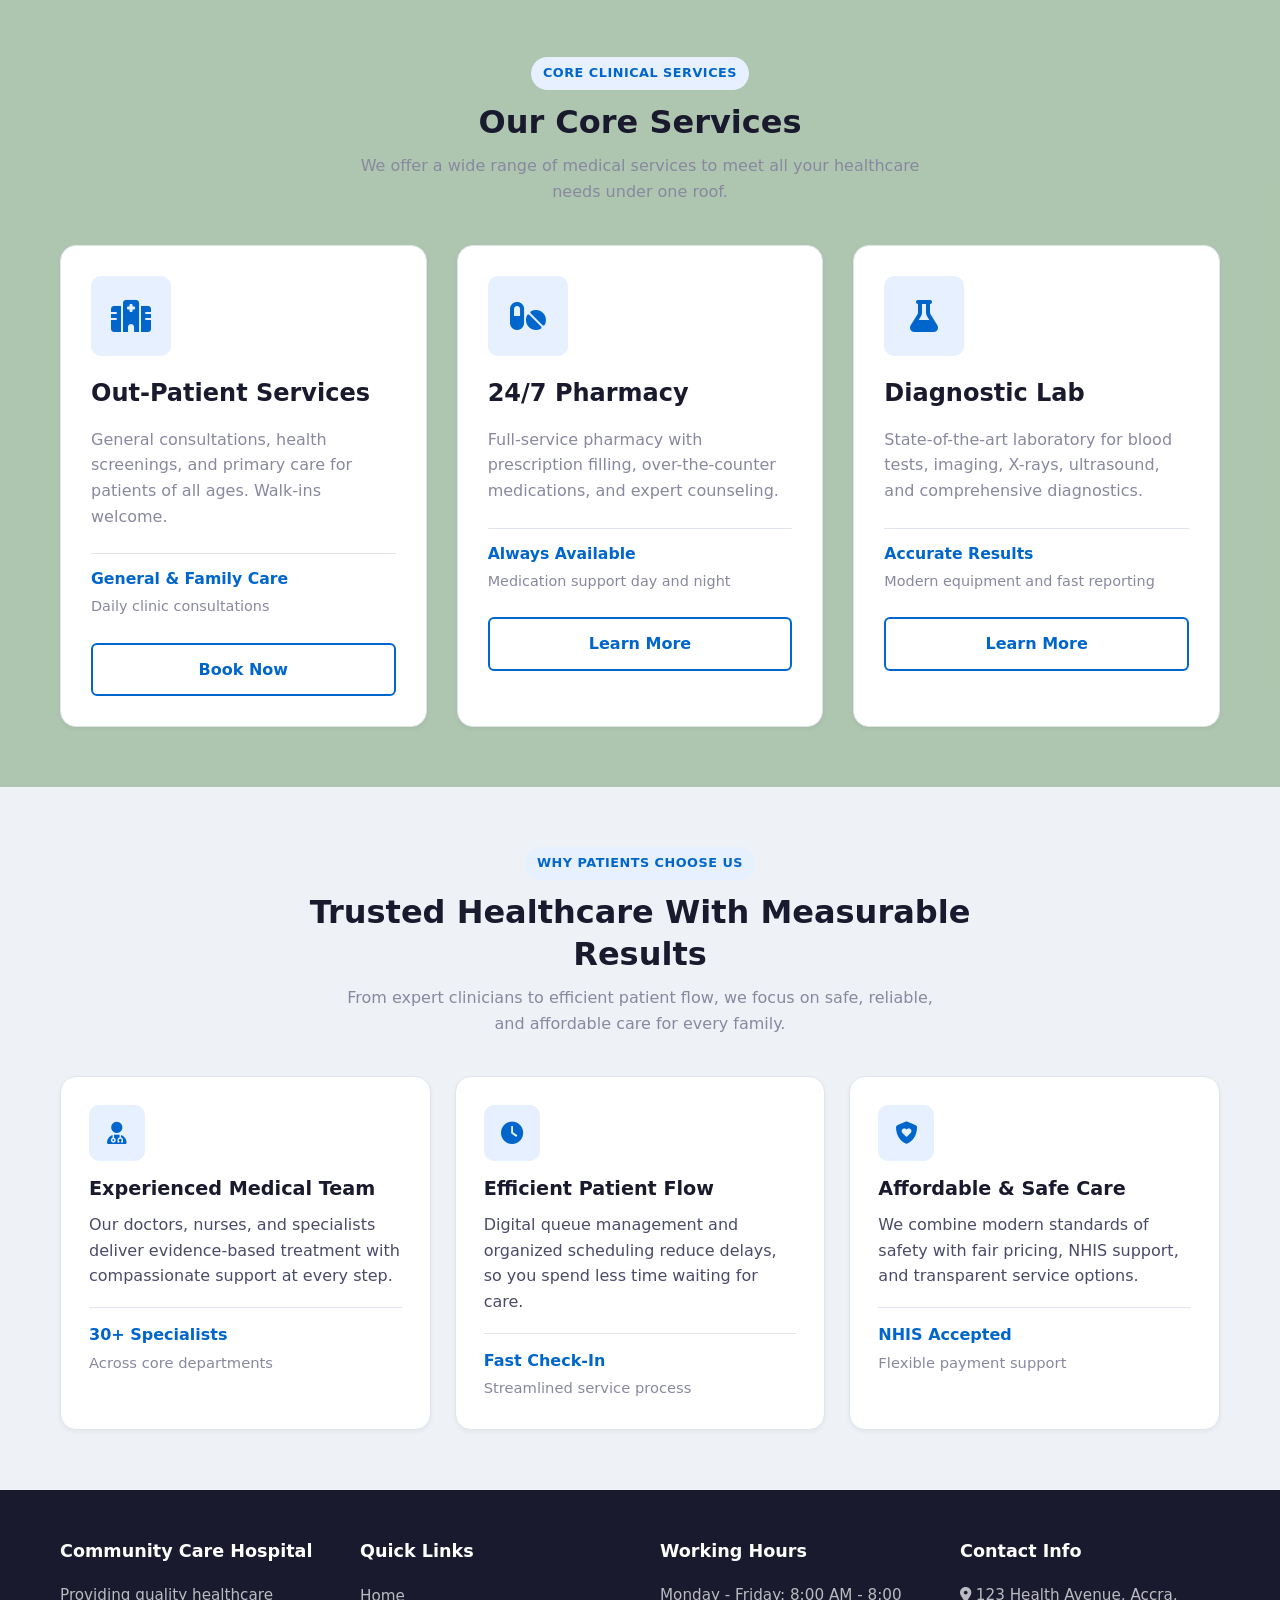
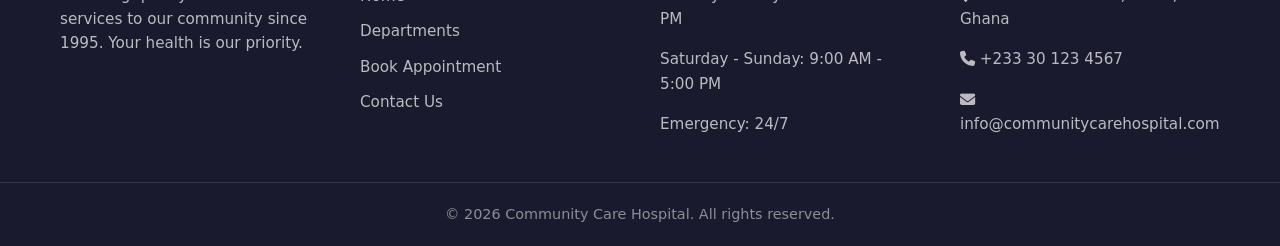
==== commit c9e90c9e: "fixed slide show at hero section" ====
--- a/index.html
+++ b/index.html
@@ -5,7 +5,7 @@
     <meta name="viewport" content="width=device-width, initial-scale=1.0">
     <title>Community Care Hospital - Your Health, Our Priority</title>
     <link rel="stylesheet" href="css/style.css">
-    <link rel="stylesheet" href="css/silde.css">
+    <link rel="stylesheet" href="css/slide.css">
     <link rel="stylesheet" href="https://cdnjs.cloudflare.com/ajax/libs/font-awesome/6.5.2/css/all.min.css" crossorigin="anonymous" referrerpolicy="no-referrer">
 </head>
 <body data-page="home">
@@ -41,7 +41,7 @@
                     </button>
                     <ul class="nav-links">
                         <li><a href="index.html" class="active"><i class="fa-solid fa-house"></i> Home</a></li>
-                        <li><a href="departments.html"><i class="fa-solid fa-stethoscope"></i> Departments</a></li>
+                        <li><a href="department.html"><i class="fa-solid fa-stethoscope"></i> Departments</a></li>
                         <li><a href="appointment.html"><i class="fa-solid fa-calendar-check"></i> Appointment</a></li>
                         <li><a href="queue.html"><i class="fa-solid fa-users"></i> Queue</a></li>
                         <li><a href="dashboard.html"><i class="fa-solid fa-chart-line"></i> Dashboard</a></li>
@@ -111,7 +111,7 @@
                 <p>At Community Care Hospital, we provide comprehensive medical services with compassion and expertise. Book your appointment today and experience healthcare the way it should be.</p>
                 <div class="hero-buttons">
                     <a href="appointment.html" class="btn btn-primary btn-lg">Book Appointment</a>
-                    <a href="departments.html" class="btn btn-outline btn-lg">View Services</a>
+                    <a href="department.html" class="btn btn-outline btn-lg">View Services</a>
                 </div>
             </div>
             <div class="hero-image">
@@ -147,7 +147,7 @@
                         <strong>Always Available</strong>
                         <span>Medication support day and night</span>
                     </div>
-                    <a href="departments.html" class="btn btn-outline-primary">Learn More</a>
+                    <a href="department.html" class="btn btn-outline-primary">Learn More</a>
                 </article>
                 <article class="service-card">
                     <div class="service-icon"><i class="fa-solid fa-flask"></i></div>
@@ -157,7 +157,7 @@
                         <strong>Accurate Results</strong>
                         <span>Modern equipment and fast reporting</span>
                     </div>
-                    <a href="departments.html" class="btn btn-outline-primary">Learn More</a>
+                    <a href="department.html" class="btn btn-outline-primary">Learn More</a>
                 </article>
             </div>
         </div>
@@ -219,7 +219,7 @@
                         <h4>Quick Links</h4>
                         <ul class="footer-links">
                             <li><a href="index.html">Home</a></li>
-                            <li><a href="departments.html">Departments</a></li>
+                            <li><a href="department.html">Departments</a></li>
                             <li><a href="appointment.html">Book Appointment</a></li>
                             <li><a href="contact.html">Contact Us</a></li>
                         </ul>
--- a/css/slide.css
+++ b/css/slide.css
@@ -0,0 +1,107 @@
+.hero-slider {
+    height:100vh;
+    overflow:hidden;
+}
+
+.hero-slider .slider {
+    position:relative;
+    width:100%;
+    height:100%;
+}
+
+.hero-slider .slides {
+    display:flex;
+    height:100%;
+    transition:transform 0.7s ease-in-out;
+}
+
+.hero-slider .slide {
+    min-width:100%;
+    height:100%;
+    position:relative;
+}
+
+.hero-slider .slide img {
+    width:100%;
+    height:100%;
+    object-fit:cover;
+}
+
+/* overlay gradient */
+.hero-slider .slide::after {
+    content:"";
+    position:absolute;
+    top:0;
+    left:0;
+    width:100%;
+    height:100%;
+    background:linear-gradient(to right, rgba(0,0,0,0.6), rgba(0,0,0,0.2));
+}
+
+/* hero text */
+.hero-slider .hero-text {
+    position:absolute;
+    top:50%;
+    left:10%;
+    transform:translateY(-50%);
+    color:white;
+    z-index:2;
+}
+
+.hero-slider .hero-text h1 {
+    font-size:3rem;
+    margin-bottom:10px;
+    color: white;
+}
+
+.hero-slider .hero-text p {
+    font-size:1.3rem;
+    color: white;
+    margin-bottom: 0;
+}
+
+/* arrows */
+.hero-slider .prev,
+.hero-slider .next {
+    position:absolute;
+    top:50%;
+    transform:translateY(-50%);
+    background:rgba(0,0,0,0.5);
+    color:white;
+    border:none;
+    font-size:30px;
+    padding:10px 15px;
+    cursor:pointer;
+    z-index:3;
+}
+
+.hero-slider .prev { left:10px; }
+.hero-slider .next { right:10px; }
+
+/* dots */
+.hero-slider .dots {
+    position:absolute;
+    bottom:20px;
+    left:50%;
+    transform:translateX(-50%);
+    display:flex;
+    gap:10px;
+}
+
+.hero-slider .dot {
+    width:12px;
+    height:12px;
+    background:white;
+    border-radius:50%;
+    opacity:0.5;
+    cursor:pointer;
+}
+
+.hero-slider .dot.active {
+    opacity:1;
+}
+
+.hero-logo {
+    width:450px;
+    height:auto;
+}
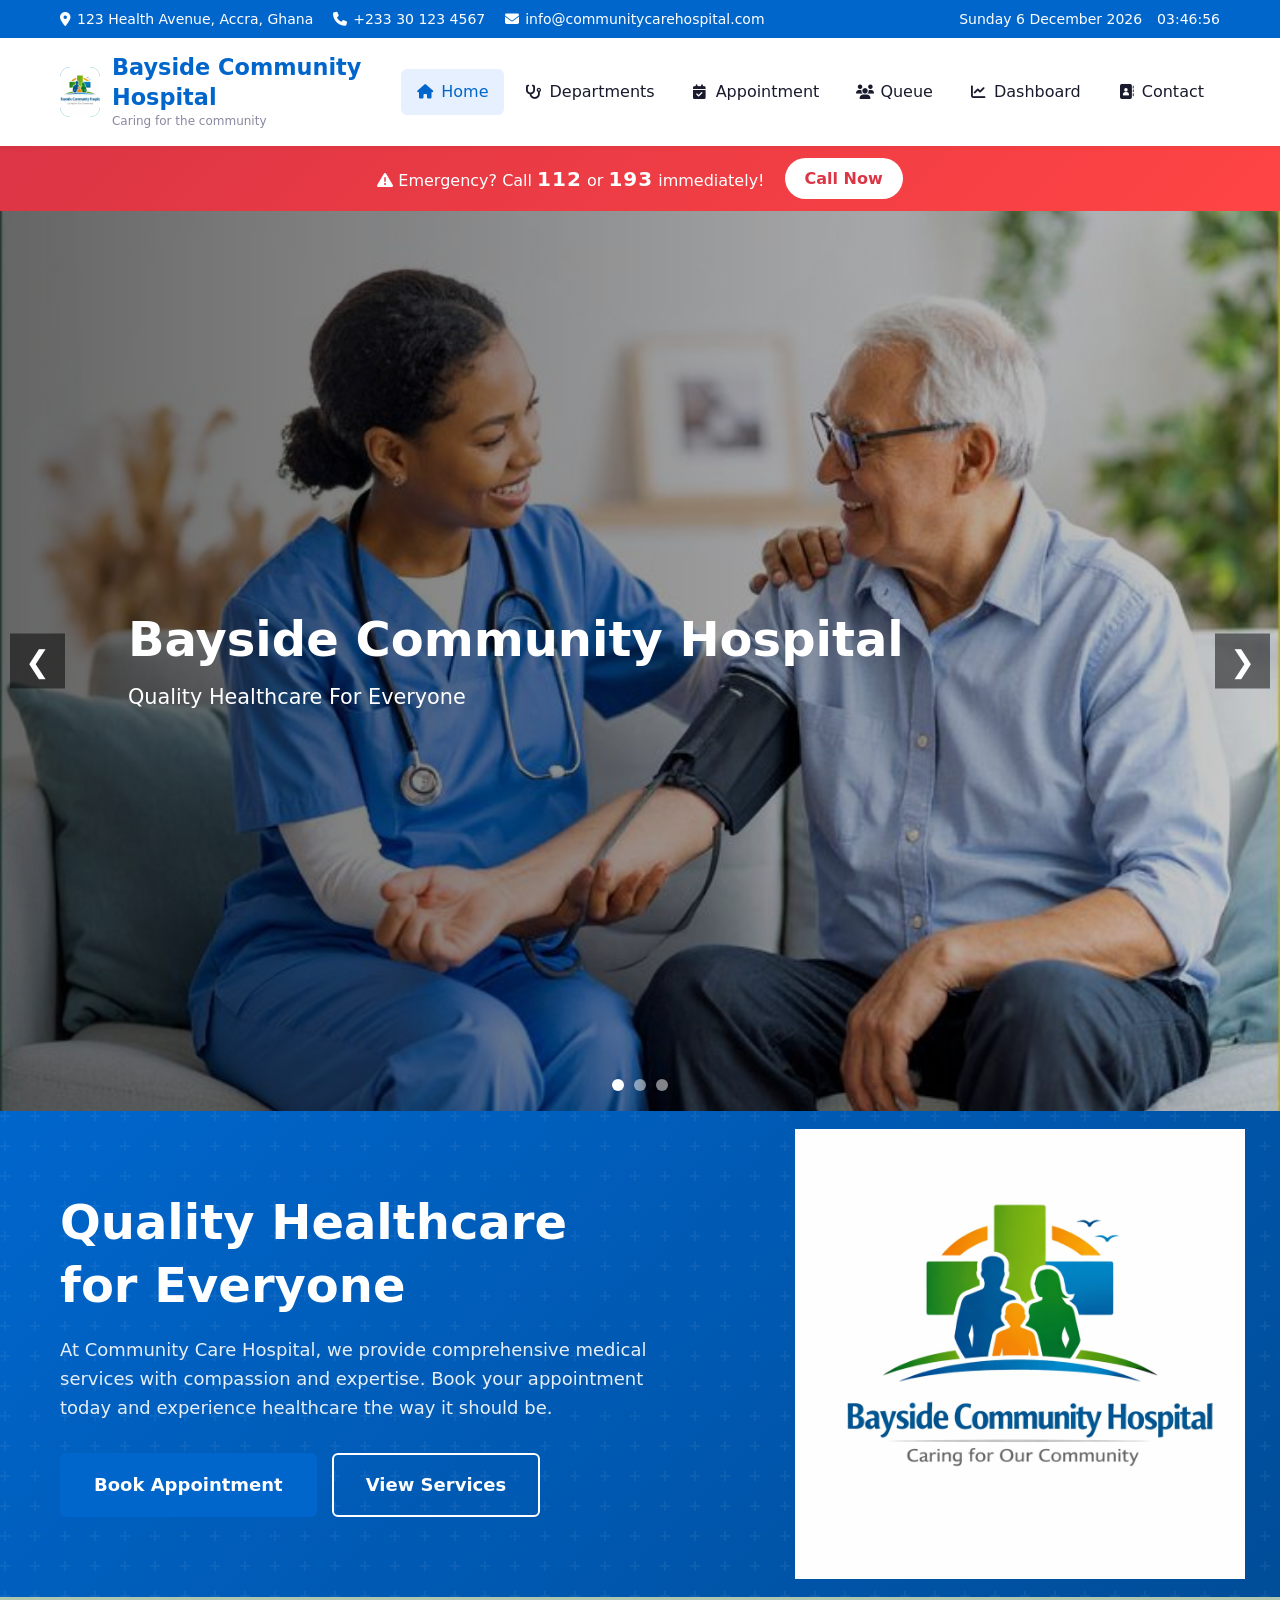
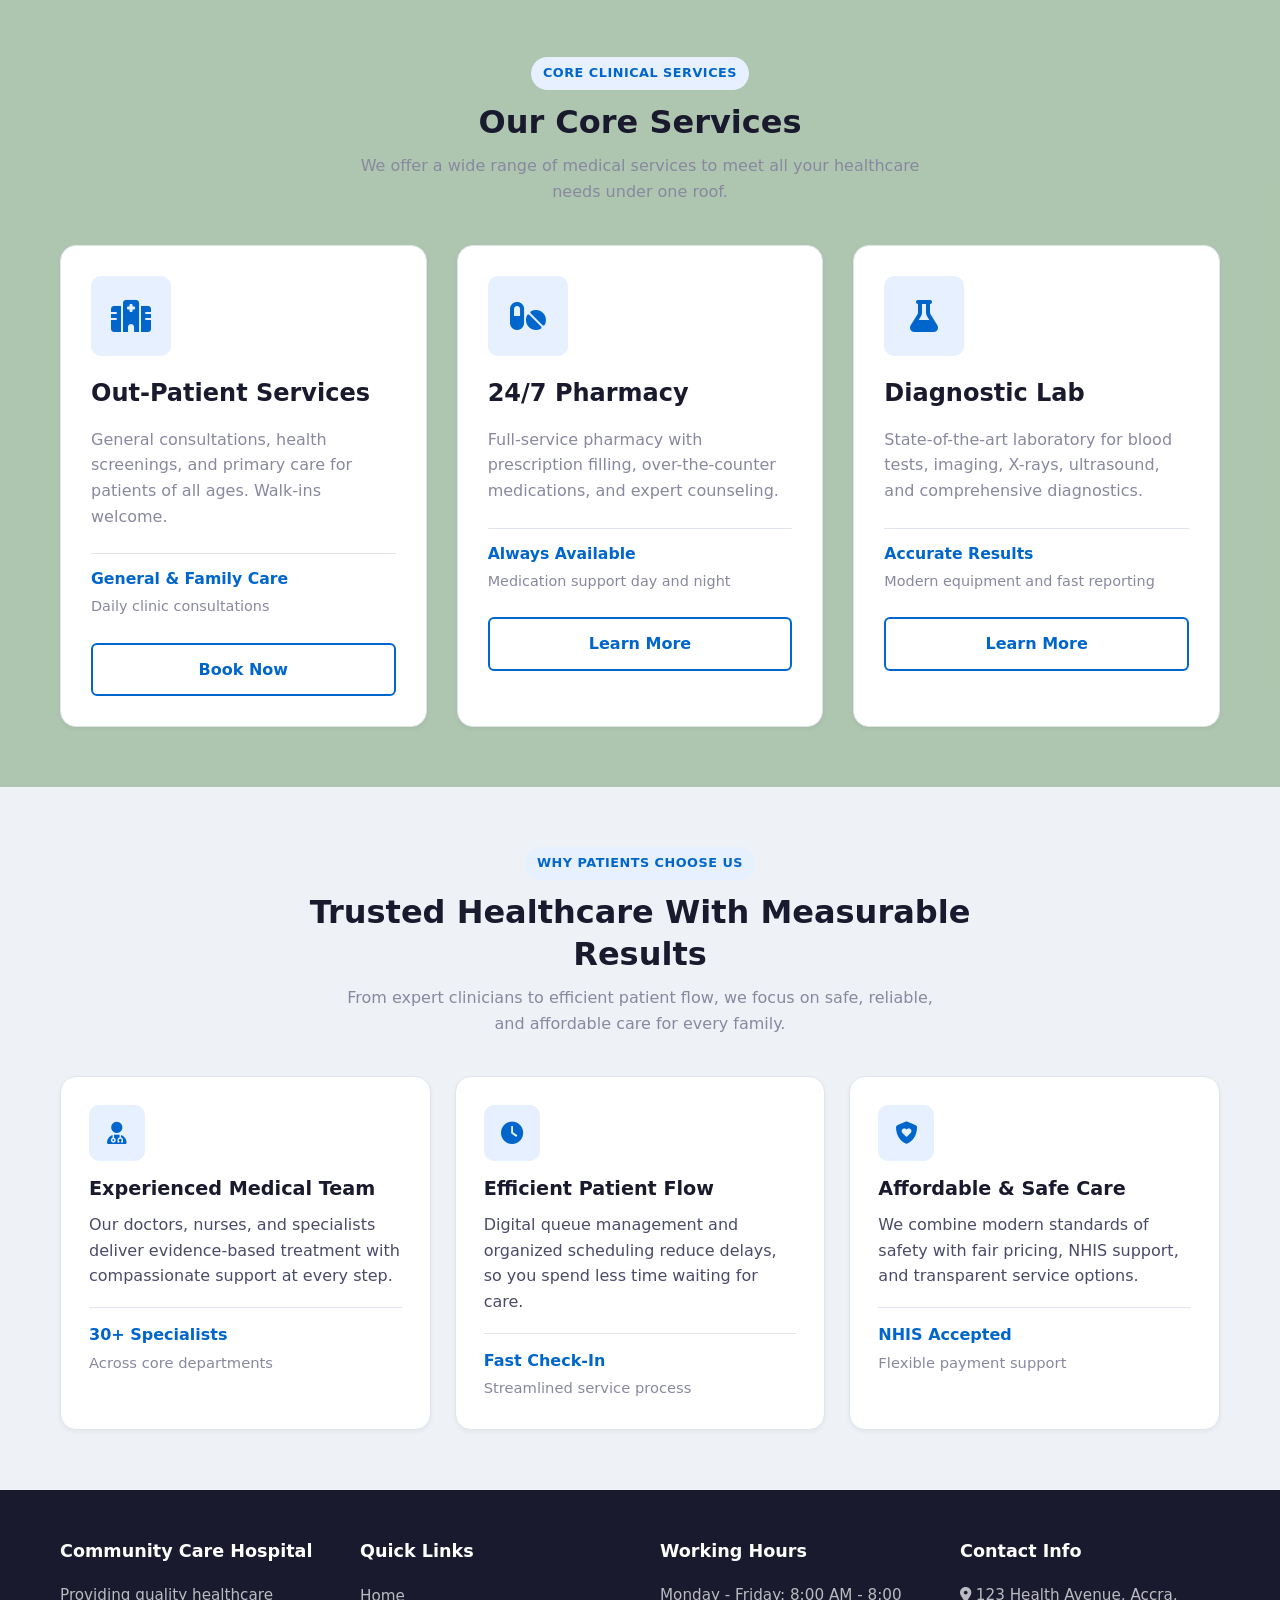
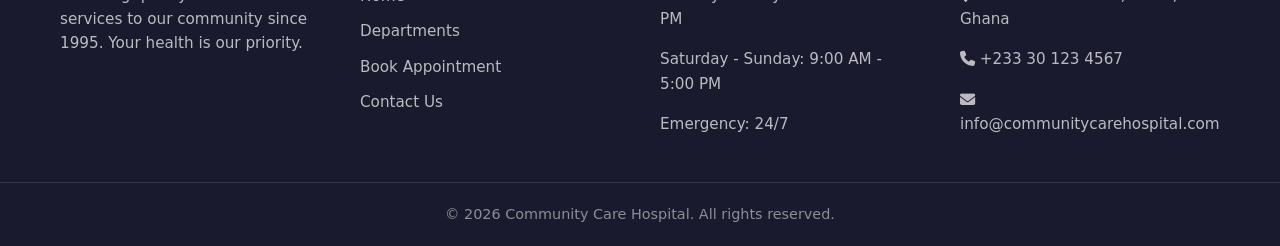
==== commit b30b2aed: "Change name to Bayside Community Hospital" ====
--- a/index.html
+++ b/index.html
@@ -69,7 +69,7 @@
             <div class="slide">
                 <img src="images/image 1.jpg">
                 <div class="hero-text">
-                    <h1>Hope Community Hospital</h1>
+                    <h1>Bayside Community Hospital</h1>
                     <p>Quality Healthcare For Everyone</p>
                 </div>
             </div>
